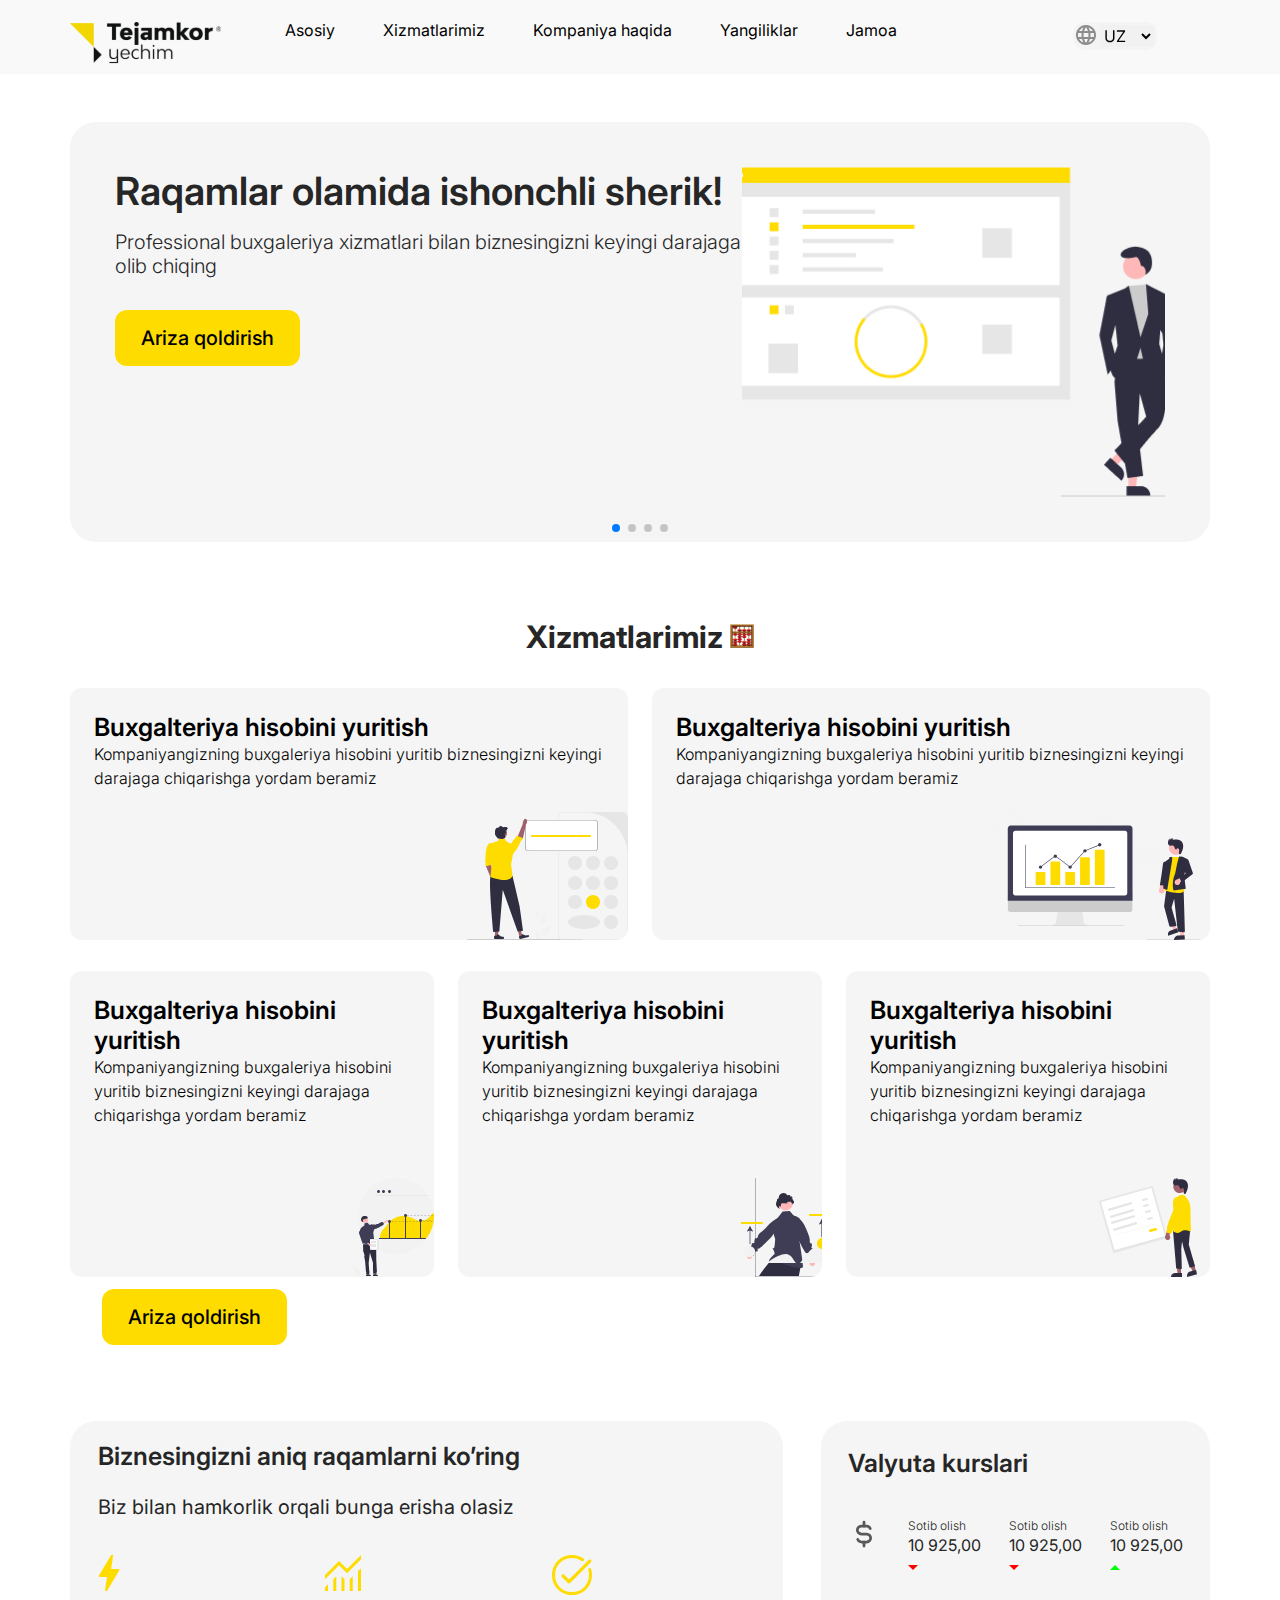
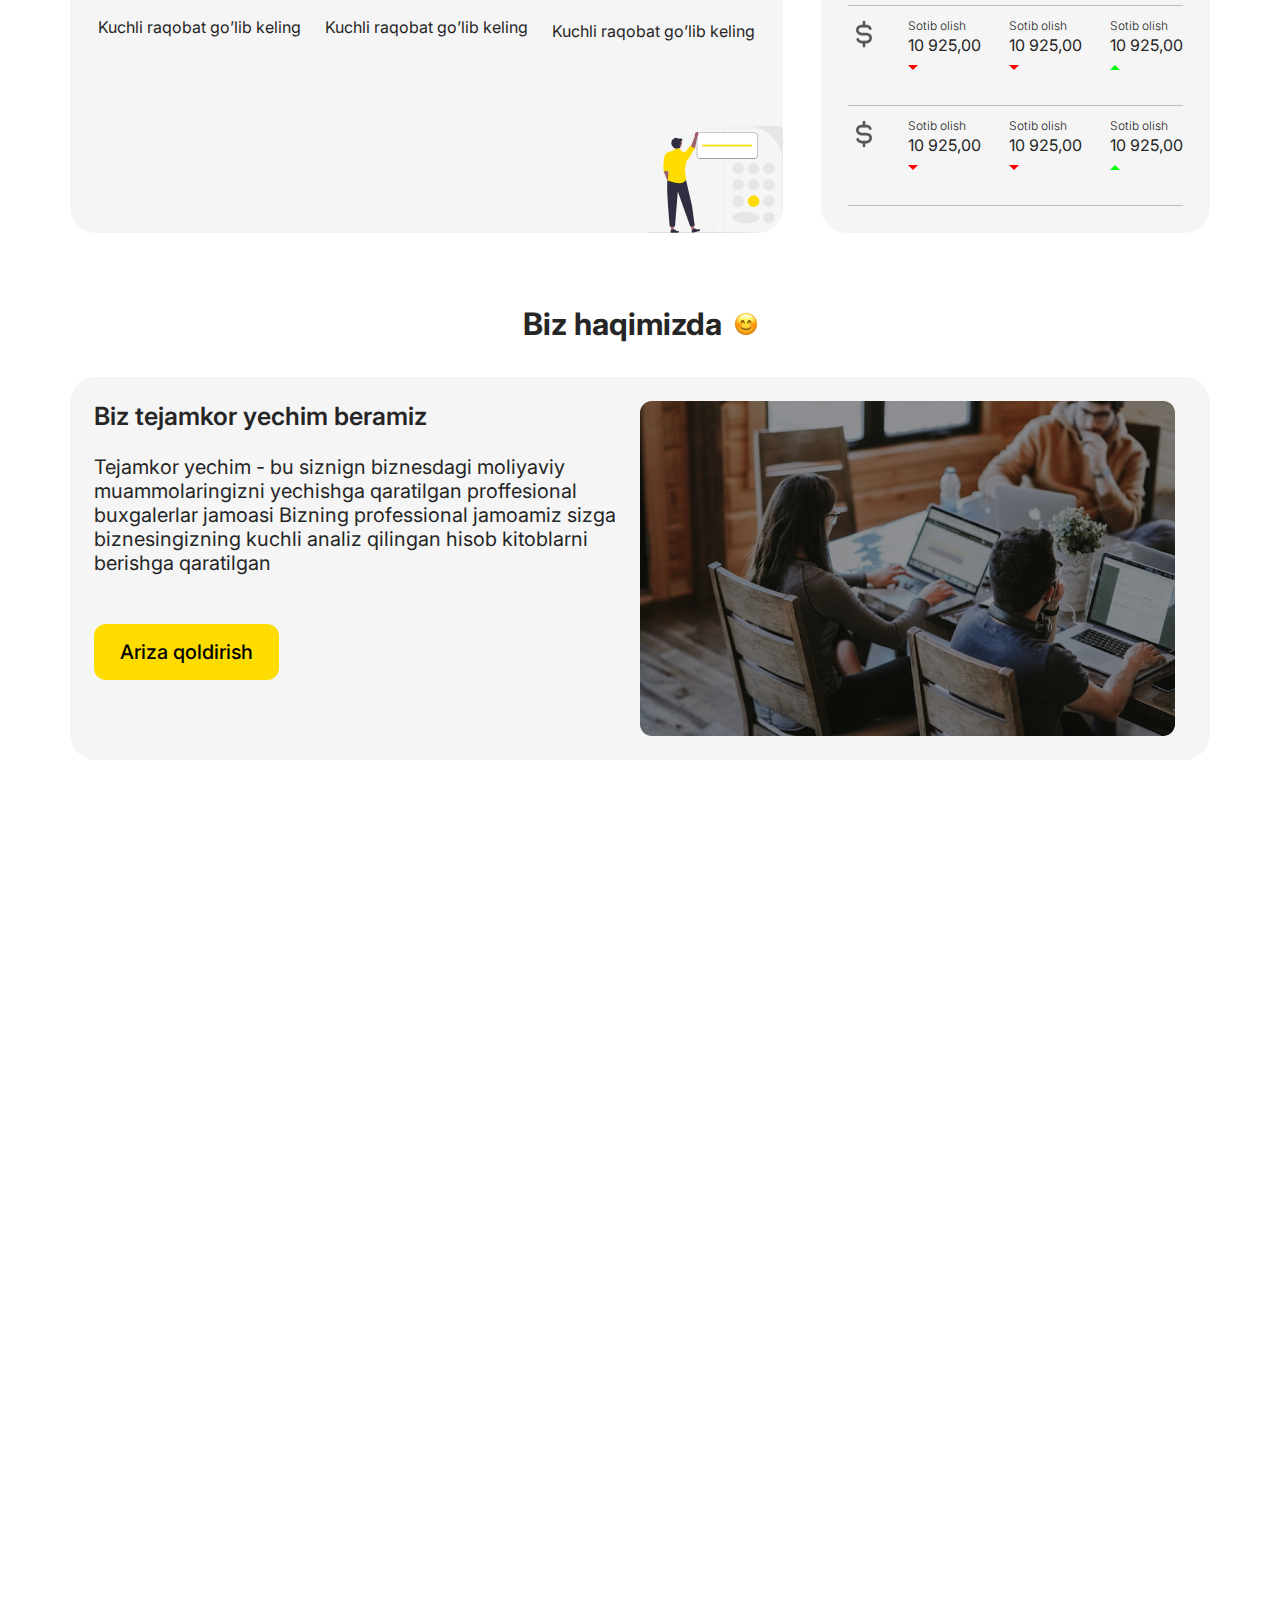
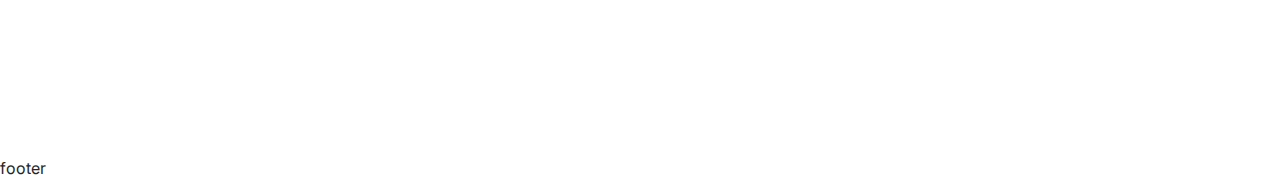
==== index.html @ 4d5e1ab3 "first commit" ====
<!DOCTYPE html>
<html lang="en">
<head>
    <meta charset="UTF-8">
    <meta http-equiv="X-UA-Compatible" content="IE=edge">
    <meta name="viewport" content="width=device-width, initial-scale=1.0">
    <link rel="preconnect" href="https://fonts.googleapis.com">
<link rel="preconnect" href="https://fonts.gstatic.com" crossorigin>
<link href="https://fonts.googleapis.com/css2?family=Inter:wght@300;400;500;600;700&family=Lexend:wght@400;600&family=Oswald:wght@200;300&family=Roboto:ital,wght@0,300;1,100&display=swap" rel="stylesheet">
<link href="//db.onlinewebfonts.com/c/1c45e28f8e86cc89876f003b953cc3e9?family=SF+Pro+Text" rel="stylesheet" type="text/css"/>
<link
      rel="stylesheet"
      href="https://cdn.jsdelivr.net/npm/swiper/swiper-bundle.min.css"
    />
    <link rel="stylesheet" href="./css/main.css">
    <title>Tejamkor</title>
</head>
<body>
    <div class="wrapper">
      <header class="header">
          <div class="header__container container">
            <a href="#" class="header__link">
                <div class="header__logo">
                    <img src="./image/icon/logo.svg" alt="header logo" class="header__logo-img">
                </div>
            </a>

            <ul class="header__list">
                <li class="menu">
                    <h1>Menu</h1>
                </li>
                <li class="header__list-item">
                    <div class="header__icon">
                        <img src="./image/icon/Asosiy.svg" alt="Asosy icon" class="header__icon-img">
                    </div>
                    <a href="#" class="header__link" id="1">Asosiy</a>       
                </li>
                <li class="header__list-item">
                    <div class="header__icon">
                        <img src="./image/icon/xizmatlar.svg" alt="Xizmatlar icon" class="header__icon-img">
                    </div>
                    <a href="#" class="header__link" id="2">Xizmatlarimiz</a>
                </li>
                <li class="header__list-item">
                    <div class="header__icon">
                        <img src="./image/icon/kompa.svg" alt="Kompaniya icon" class="header__icon-img">
                    </div>
                    <a href="#" class="header__link" id="3">Kompaniya haqida</a>
                </li>
                <li class="header__list-item">
                    <div class="header__icon">
                        <img src="./image/icon/yangiliklar.svg" alt="Yangiliklar icon" class="header__icon-img">
                    </div>
                    <a href="#" class="header__link" id="4">Yangiliklar</a>
                </li>
                <li class="header__list-item">
                    <div class="header__icon">
                        <img src="./image/icon/jamoa.svg" alt="Jamoa icon" class="header__icon-img">
                    </div>
                    <a href="#" class="header__link" id="5">Jamoa</a>
                </li>
            </ul>
            <div class="header__language">
                <a href="tel:998943155666" class="header__tel">943155666</a>
                <div class="header__select">
                    <img src="./image/icon/language.svg" alt="language icon" class="header__select-img">
                    <select name="#" id="#">
                        <option value="#">UZ</option>
                        <option value="#">RU</option>
                        <option value="#">ENG</option>
                    </select>
                </div>
               </div>
               <button class="header__menu">
                <img src="./image/icon/menuburger.svg" alt="" class="header__menu-img">
               </button>
          </div>
      </header>
      <!-- header -->
      <section class="intro">
       <div class="intro__container container">
        <div class="swiper mySwiper">
            <div class="swiper-wrapper">
              <div class="swiper-slide">
                <div class="intro__info">
                    <div class="intro__title">Raqamlar olamida ishonchli sherik!</div>
                    <p class="intro__text">Professional buxgaleriya xizmatlari bilan biznesingizni keyingi darajaga olib chiqing</p>
                    <button class="intro__btn">Ariza qoldirish</button>
                </div>
                <div class="intro__img">
                    <img src="./image/img/intro.png" alt="intro progres" class="intro__img-img">
                </div>
              </div>
              <div class="swiper-slide">
                <div class="intro__info">
                    <div class="intro__title">Raqamlar olamida ishonchli sherik!</div>
                    <p class="intro__text">Professional buxgaleriya xizmatlari bilan biznesingizni keyingi darajaga olib chiqing</p>
                    <button class="intro__btn">Ariza qoldirish</button>
                </div>
                <div class="intro__img">
                    <img src="./image/img/intro.png" alt="intro progres" class="intro__img-img">
                </div>
              </div>
              <div class="swiper-slide">
                <div class="intro__info">
                    <div class="intro__title">Raqamlar olamida ishonchli sherik!</div>
                    <p class="intro__text">Professional buxgaleriya xizmatlari bilan biznesingizni keyingi darajaga olib chiqing</p>
                    <button class="intro__btn">Ariza qoldirish</button>
                </div>
                <div class="intro__img">
                    <img src="./image/img/intro.png" alt="intro progres" class="intro__img-img">
                </div>
              </div>
              <div class="swiper-slide">
                <div class="intro__info">
                    <div class="intro__title">Raqamlar olamida ishonchli sherik!</div>
                    <p class="intro__text">Professional buxgaleriya xizmatlari bilan biznesingizni keyingi darajaga olib chiqing</p>
                    <button class="intro__btn">Ariza qoldirish</button>
                </div>
                <div class="intro__img">
                    <img src="./image/img/intro.png" alt="intro progres" class="intro__img-img">
                </div>
              </div>
            </div>
            <div class="swiper-pagination"></div>
          </div>
       </div>
         <div class="apply-all">
            <div class="apply container">
                <div class="apply__img">
                    <img src="./image/img/apply.png" alt="apply info pic" class="apply__img-img">
                </div>
                <div class="apply__info">
                    <div class="apply__title">Ariza qoldirish</div>
                    <button class="apply__close">
                        <img src="./image/icon/close.svg" alt="close icon" class="apply__close-img">
                    </button>
                    <p class="apply__text">Ma’lumotlaringizni qoldiring mutaxassislarimizsiz bilan  tez orada bog’lanishadi</p>
                    <input type="text" class="apply__input" placeholder="Ism familyangiz">
                    <input type="text" class="apply__input" placeholder="Telefon raqamingiz">
                    <button class="apply__btn">Yuborish</button>
                    <div class="apply__secruty">
                         <div class="apply__secrute">
                            <svg width="18" height="22" viewBox="0 0 18 22" fill="none" xmlns="http://www.w3.org/2000/svg">
                                <path d="M11.5 11.59L12.13 14.32C12.23 14.75 11.76 15.09 11.38 14.86L9 13.42L6.61 14.86C6.23 15.09 5.76 14.75 5.86 14.32L6.5 11.6L4.4 9.79C4.06 9.5 4.24 8.95 4.68 8.91L7.46 8.67L8.54 6.11C8.71 5.7 9.29 5.7 9.46 6.11L10.54 8.66L13.32 8.9C13.76 8.94 13.94 9.49 13.6 9.78L11.5 11.59ZM1.19 3.47C0.47 3.79 0 4.51 0 5.3V10C0 15.55 3.84 20.74 9 22C14.16 20.74 18 15.55 18 10V5.3C18 4.51 17.53 3.79 16.81 3.47L9.81 0.36C9.29 0.13 8.7 0.13 8.19 0.36L1.19 3.47Z" fill="#8C8C8C"/>
                                </svg>
                               <p class="apply__secrute-text">Barcha ma’lumotlar himoyalangan</p> 
                         </div>
                    </div>
                </div>
             </div>
         </div>
      </section>
      <main class="main">
        <section class="service">
            <div class="service__container container">
                <div class="service__title">
                    Xizmatlarimiz
                    <span class="service__title-icon">
                        <svg width="24" height="24" viewBox="0 0 24 24" fill="none" xmlns="http://www.w3.org/2000/svg" xmlns:xlink="http://www.w3.org/1999/xlink">
                            <rect width="24" height="24" fill="url(#pattern0)"/>
                            <defs>
                            <pattern id="pattern0" patternContentUnits="objectBoundingBox" width="1" height="1">
                            <use xlink:href="#image0_1239_26" transform="scale(0.0138889)"/>
                            </pattern>
                            <image id="image0_1239_26" width="72" height="72" xlink:href="[data-uri]"/>
                            </defs>
                            </svg>
                </div>
                <div class="service__all">
                  <div class="service__card grid__item-1">
                    <a href="#" class="service__card-link">
                        <div class="service__card-title">Buxgalteriya hisobini yuritish</div>
                        <p class="service__card-text">Kompaniyangizning buxgaleriya hisobini yuritib biznesingizni keyingi darajaga chiqarishga yordam beramiz</p>
                    </a>
                  </div>
                  <div class="service__card grid__item-2">
                    <a href="#" class="service__card-link">
                        <div class="service__card-title">Buxgalteriya hisobini yuritish</div>
                        <p class="service__card-text">Kompaniyangizning buxgaleriya hisobini yuritib biznesingizni keyingi darajaga chiqarishga yordam beramiz</p>
                    </a>
                  </div>
                  <div class="service__card grid__item-3">
                    <a href="#" class="service__card-link">
                        <div class="service__card-title">Buxgalteriya hisobini yuritish</div>
                        <p class="service__card-text">Kompaniyangizning buxgaleriya hisobini yuritib biznesingizni keyingi darajaga chiqarishga yordam beramiz</p>
                    </a>
                  </div>
                  <div class="service__card grid__item-4">
                    <a href="#" class="service__card-link">
                        <div class="service__card-title">Buxgalteriya hisobini yuritish</div>
                        <p class="service__card-text">Kompaniyangizning buxgaleriya hisobini yuritib biznesingizni keyingi darajaga chiqarishga yordam beramiz</p>
                    </a>
                  </div>
                  <div class="service__card grid__item-5">
                    <a href="#" class="service__card-link">
                        <div class="service__card-title">Buxgalteriya hisobini yuritish</div>
                        <p class="service__card-text">Kompaniyangizning buxgaleriya hisobini yuritib biznesingizni keyingi darajaga chiqarishga yordam beramiz</p>
                    </a>
                  </div>
                </div>
                <button class="intro__btn service__btn">Ariza qoldirish</button>
                <div class="static">
                    <div class="beznes">
                          <div class="beznes__title">Biznesingizni aniq raqamlarni ko’ring</div>
                          <p class="beznes__text">Biz bilan hamkorlik orqali bunga erisha olasiz</p>
                          <div class="beznes__all">
                            <div class="beznes__card">
                                <span class="beznes__img">
                                    <img src="./image/img/beznes01.svg" alt="beznes icon" class="beznes__img-img">
                                </span>
                                <p class="beznes__card-text">Kuchli raqobat go’lib keling</p>
                            </div>
                            <div class="beznes__card">
                                <span class="beznes__img">
                                    <img src="./image/img/beznes02.svg" alt="beznes icon" class="beznes__img-img">
                                </span>
                                <p class="beznes__card-text">Kuchli raqobat go’lib keling</p>
                            </div>
                            <div class="beznes__card">
                                <span class="beznes__img">
                                    <img src="./image/img/beznes03.svg" alt="beznes icon" class="beznes__img-img">
                                </span>
                                <p class="beznes__card-text">Kuchli raqobat go’lib keling</p>
                            </div>
                          </div>
                    </div>
                    <div class="curse">
                         <div class="curse__title">Valyuta kurslari</div>
                        <div class="curse__table">
                            <div class="curse__table-row">
                                <div class="curse__table-one">
                                    <img src="./image/icon/curse01.svg" alt="curse info">
                                </div>
                                <div class="curse__table-two">
                                    <p class="curse__table-buy">Sotib olish</p>
                                    <div class="curse__table-cost">10 925,00</div>
                                    <div class="curse__table-icon">
                                        <img src="./image/icon/vec.svg" alt="grow">
                                    </div>
                                </div>
                                <div class="curse__table-two">
                                    <p class="curse__table-buy">Sotib olish</p>
                                    <div class="curse__table-cost">10 925,00</div>
                                    <div class="curse__table-icon">
                                        <img src="./image/icon/vec.svg" alt="grow">
                                    </div>
                                </div>
                                <div class="curse__table-two">
                                    <p class="curse__table-buy">Sotib olish</p>
                                    <div class="curse__table-cost">10 925,00</div>
                                    <div class="curse__table-icon">
                                        <img src="./image/icon/grow.svg" alt="grow">
                                    </div>
                                </div>
                               </div>
                               <div class="curse__table-row">
                                <div class="curse__table-one">
                                    <img src="./image/icon/curse01.svg" alt="curse info">
                                </div>
                                <div class="curse__table-two">
                                    <p class="curse__table-buy">Sotib olish</p>
                                    <div class="curse__table-cost">10 925,00</div>
                                    <div class="curse__table-icon">
                                        <img src="./image/icon/vec.svg" alt="grow">
                                    </div>
                                </div>
                                <div class="curse__table-two">
                                    <p class="curse__table-buy">Sotib olish</p>
                                    <div class="curse__table-cost">10 925,00</div>
                                    <div class="curse__table-icon">
                                        <img src="./image/icon/vec.svg" alt="grow">
                                    </div>
                                </div>
                                <div class="curse__table-two">
                                    <p class="curse__table-buy">Sotib olish</p>
                                    <div class="curse__table-cost">10 925,00</div>
                                    <div class="curse__table-icon">
                                        <img src="./image/icon/grow.svg" alt="grow">
                                    </div>
                                </div>
                               </div>
                               <div class="curse__table-row">
                                <div class="curse__table-one">
                                    <img src="./image/icon/curse01.svg" alt="curse info">
                                </div>
                                <div class="curse__table-two">
                                    <p class="curse__table-buy">Sotib olish</p>
                                    <div class="curse__table-cost">10 925,00</div>
                                    <div class="curse__table-icon">
                                        <img src="./image/icon/vec.svg" alt="grow">
                                    </div>
                                </div>
                                <div class="curse__table-two">
                                    <p class="curse__table-buy">Sotib olish</p>
                                    <div class="curse__table-cost">10 925,00</div>
                                    <div class="curse__table-icon">
                                        <img src="./image/icon/vec.svg" alt="grow">
                                    </div>
                                </div>
                                <div class="curse__table-two">
                                    <p class="curse__table-buy">Sotib olish</p>
                                    <div class="curse__table-cost">10 925,00</div>
                                    <div class="curse__table-icon">
                                        <img src="./image/icon/grow.svg" alt="grow">
                                    </div>
                                </div>
                               </div>
                        </div>
                    </div>
                </div>
            </div>
        </section>
     <!-- about section -->
        <section class="about">
            <div class="about__container container">
                <div class="about__title">
                    <div class="about__title-t">Biz haqimizda</div>
                   <span class="about__title-img"><img src="./image/icon/smile.svg" alt="smile"> </span>    
                </div>
                <div class="about__card">
                    <div class="about__card-info">
                        <div class="about__card-title">Biz tejamkor yechim beramiz</div>
                        <p class="about__card-text">Tejamkor yechim - bu siznign biznesdagi moliyaviy muammolaringizni yechishga qaratilgan proffesional buxgalerlar jamoasi

                            Bizning professional jamoamiz sizga biznesingizning kuchli analiz qilingan hisob kitoblarni berishga qaratilgan</p>
                            <button class="intro__btn">Ariza qoldirish</button>
                    </div>
                    <div class="about__card-img">
                        <img src="./image/img/Rectangle 34.png" alt="img" class="about__card-img-img">
                    </div>
                </div>
            </div>
        </section>
      </main>
      <footer class="footer">
        footer
      </footer>
    </div>
    <script src="https://cdn.jsdelivr.net/npm/swiper/swiper-bundle.min.js"></script>
    <script src="./javaScript/javaScript.js"></script>
</body>
</html>
---- css/main.css ----
*,
*::before,
*::after {
  padding: 0;
  margin: 0;
  border: 0;
  box-sizing: border-box;
}

a {
  text-decoration: none;
  color: #000;
}

ul,
ol,
li {
  list-style: none;
}

img {
  vertical-align: top;
}

h1,
h2,
h3,
h4,
h5,
h6 {
  font-weight: inherit;
  font-size: inherit;
  color: #1F2533;
}

html,
body {
  height: 100%;
  line-height: 1;
}

body {
  font-family: "Inter";
  color: #262626;
}

.wrapper {
  position: relative;
}

.container {
  width: 100%;
  max-width: 1140px;
  margin: 0 auto;
}

.footer {
  padding-top: 1000px;
  flex: 1 1 auto;
}

/*! normalize.css v8.0.1 | MIT License | github.com/necolas/normalize.css */
/* Document
   ========================================================================== */
/**
 * 1. Correct the line height in all browsers.
 * 2. Prevent adjustments of font size after orientation changes in iOS.
 */
html {
  line-height: 1.15; /* 1 */
  -webkit-text-size-adjust: 100%; /* 2 */
}

/* Sections
   ========================================================================== */
/**
 * Remove the margin in all browsers.
 */
body {
  margin: 0;
}

/**
 * Render the `main` element consistently in IE.
 */
main {
  display: block;
}

/**
 * Correct the font size and margin on `h1` elements within `section` and
 * `article` contexts in Chrome, Firefox, and Safari.
 */
h1 {
  font-size: 2em;
  margin: 0.67em 0;
}

/* Grouping content
   ========================================================================== */
/**
 * 1. Add the correct box sizing in Firefox.
 * 2. Show the overflow in Edge and IE.
 */
hr {
  box-sizing: content-box; /* 1 */
  height: 0; /* 1 */
  overflow: visible; /* 2 */
}

/**
 * 1. Correct the inheritance and scaling of font size in all browsers.
 * 2. Correct the odd `em` font sizing in all browsers.
 */
pre {
  font-family: monospace, monospace; /* 1 */
  font-size: 1em; /* 2 */
}

/* Text-level semantics
   ========================================================================== */
/**
 * Remove the gray background on active links in IE 10.
 */
a {
  background-color: transparent;
}

/**
 * 1. Remove the bottom border in Chrome 57-
 * 2. Add the correct text decoration in Chrome, Edge, IE, Opera, and Safari.
 */
abbr[title] {
  border-bottom: none; /* 1 */
  text-decoration: underline; /* 2 */
  -webkit-text-decoration: underline dotted;
          text-decoration: underline dotted; /* 2 */
}

/**
 * Add the correct font weight in Chrome, Edge, and Safari.
 */
b,
strong {
  font-weight: bolder;
}

/**
 * 1. Correct the inheritance and scaling of font size in all browsers.
 * 2. Correct the odd `em` font sizing in all browsers.
 */
code,
kbd,
samp {
  font-family: monospace, monospace; /* 1 */
  font-size: 1em; /* 2 */
}

/**
 * Add the correct font size in all browsers.
 */
small {
  font-size: 80%;
}

/**
 * Prevent `sub` and `sup` elements from affecting the line height in
 * all browsers.
 */
sub,
sup {
  font-size: 75%;
  line-height: 0;
  position: relative;
  vertical-align: baseline;
}

sub {
  bottom: -0.25em;
}

sup {
  top: -0.5em;
}

/* Embedded content
   ========================================================================== */
/**
 * Remove the border on images inside links in IE 10.
 */
img {
  border-style: none;
}

/* Forms
   ========================================================================== */
/**
 * 1. Change the font styles in all browsers.
 * 2. Remove the margin in Firefox and Safari.
 */
button,
input,
optgroup,
select,
textarea {
  font-family: inherit; /* 1 */
  font-size: 100%; /* 1 */
  line-height: 1.15; /* 1 */
  margin: 0; /* 2 */
}

/**
 * Show the overflow in IE.
 * 1. Show the overflow in Edge.
 */
button,
input { /* 1 */
  overflow: visible;
}

/**
 * Remove the inheritance of text transform in Edge, Firefox, and IE.
 * 1. Remove the inheritance of text transform in Firefox.
 */
button,
select { /* 1 */
  text-transform: none;
}

/**
 * Correct the inability to style clickable types in iOS and Safari.
 */
button,
[type=button],
[type=reset],
[type=submit] {
  -webkit-appearance: button;
}

/**
 * Remove the inner border and padding in Firefox.
 */
button::-moz-focus-inner,
[type=button]::-moz-focus-inner,
[type=reset]::-moz-focus-inner,
[type=submit]::-moz-focus-inner {
  border-style: none;
  padding: 0;
}

/**
 * Restore the focus styles unset by the previous rule.
 */
button:-moz-focusring,
[type=button]:-moz-focusring,
[type=reset]:-moz-focusring,
[type=submit]:-moz-focusring {
  outline: 1px dotted ButtonText;
}

/**
 * Correct the padding in Firefox.
 */
fieldset {
  padding: 0.35em 0.75em 0.625em;
}

/**
 * 1. Correct the text wrapping in Edge and IE.
 * 2. Correct the color inheritance from `fieldset` elements in IE.
 * 3. Remove the padding so developers are not caught out when they zero out
 *    `fieldset` elements in all browsers.
 */
legend {
  box-sizing: border-box; /* 1 */
  color: inherit; /* 2 */
  display: table; /* 1 */
  max-width: 100%; /* 1 */
  padding: 0; /* 3 */
  white-space: normal; /* 1 */
}

/**
 * Add the correct vertical alignment in Chrome, Firefox, and Opera.
 */
progress {
  vertical-align: baseline;
}

/**
 * Remove the default vertical scrollbar in IE 10+.
 */
textarea {
  overflow: auto;
}

/**
 * 1. Add the correct box sizing in IE 10.
 * 2. Remove the padding in IE 10.
 */
[type=checkbox],
[type=radio] {
  box-sizing: border-box; /* 1 */
  padding: 0; /* 2 */
}

/**
 * Correct the cursor style of increment and decrement buttons in Chrome.
 */
[type=number]::-webkit-inner-spin-button,
[type=number]::-webkit-outer-spin-button {
  height: auto;
}

/**
 * 1. Correct the odd appearance in Chrome and Safari.
 * 2. Correct the outline style in Safari.
 */
[type=search] {
  -webkit-appearance: textfield; /* 1 */
  outline-offset: -2px; /* 2 */
}

/**
 * Remove the inner padding in Chrome and Safari on macOS.
 */
[type=search]::-webkit-search-decoration {
  -webkit-appearance: none;
}

/**
 * 1. Correct the inability to style clickable types in iOS and Safari.
 * 2. Change font properties to `inherit` in Safari.
 */
::-webkit-file-upload-button {
  -webkit-appearance: button; /* 1 */
  font: inherit; /* 2 */
}

/* Interactive
   ========================================================================== */
/*
 * Add the correct display in Edge, IE 10+, and Firefox.
 */
details {
  display: block;
}

/*
 * Add the correct display in all browsers.
 */
summary {
  display: list-item;
}

/* Misc
   ========================================================================== */
/**
 * Add the correct display in IE 10+.
 */
template {
  display: none;
}

/**
 * Add the correct display in IE 10.
 */
[hidden] {
  display: none;
}

@font-face {
  font-family: "SF Pro Text";
  src: url("../../fonts/SF-Pro-Text-Regular.otf");
  src: url("../../assets/fonts/sfProText/SFProTexRegular.eot?#iefix") format("embedded-opentype"), url("../../assets/fonts/sfProText/SFProTextRegular.woff2") format("woff2"), url("../../assets/fonts/sfProText/SFProTextRegular.woff") format("woff"), url("../../assets/fonts/sfProText/SFProTextRegular.ttf") format("truetype");
  font-weight: 400;
  font-style: normal;
}
@font-face {
  font-family: "SF Pro Text";
  src: url("../../assets/fonts/sfProText/SFProTextBold.eot");
  src: url("../../assets/fonts/sfProText/SFProTextBold.eot?#iefix") format("embedded-opentype"), url("../../assets/fonts/sfProText/SFProTextBold.woff2") format("woff2"), url("../../assets/fonts/sfProText/SFProTextBold.woff") format("woff"), url("../../assets/fonts/sfProText/SFProTextBold.ttf") format("truetype");
  font-weight: 700;
  font-style: normal;
}
.header {
  background: rgba(240, 240, 240, 0.4);
}
.header__container {
  display: flex;
  align-items: flex-start;
  padding-top: 22px;
}
.header__list {
  display: flex;
  gap: 48px;
}
.header__list-item {
  padding-bottom: 36px;
}
.header__list-item:active {
  padding-bottom: 33px;
  border-bottom: 3px solid #FFDC00;
}
.header__select {
  background: rgba(240, 240, 240, 0.6);
  -webkit-backdrop-filter: blur(10px);
          backdrop-filter: blur(10px);
  border-radius: 12px;
  padding: 3px;
}
.header__select select {
  background-color: rgba(240, 240, 240, 0.6);
}
.header__logo {
  cursor: pointer;
  padding-right: 64px;
}
.header__icon {
  display: none;
}
.header__tel {
  display: none;
}
.header__language {
  padding-left: 176px;
}
.header__menu {
  display: none;
}

.menu {
  display: none;
}

@media (max-width: 1140px) {
  .header__container {
    display: flex;
    justify-content: space-between;
    align-items: center;
    padding: 18px 22px;
  }
  .header__list {
    display: none;
    position: relative;
    flex-direction: column;
    background-color: #ccc;
    width: 100%;
    height: 100%;
    z-index: 23;
    padding: 0 12px;
  }
  .header__list-item {
    display: flex;
    padding-bottom: 12px;
    align-items: center;
  }
  .header__list-item:active {
    padding-bottom: 9px;
    border-bottom: px solid #FFDC00;
  }
  .header__list-item:active .header__icon {
    background-color: #FFDC00;
  }
  .header__language {
    display: none;
  }
  .header__menu {
    position: relative;
    cursor: pointer;
    display: block;
    background: none;
    z-index: 24;
  }
  .header__openMenu {
    display: block;
    position: absolute;
    left: 0;
    top: 0;
  }
  .header__icon {
    display: block;
    margin-right: 12px;
    width: 24px;
    height: 24px;
    border-radius: 4px;
  }
  .header__icon-img {
    width: 100%;
    align-items: center;
  }
  .header__link {
    font-style: normal;
    font-weight: 400;
    font-size: 20px;
    line-height: 24px;
  }
  .menu {
    display: block;
    font-style: normal;
    font-weight: 600;
    font-size: 25px;
    line-height: 30px;
  }
}
.intro {
  padding-top: 48px;
}
.intro__title {
  font-style: normal;
  font-weight: 600;
  font-size: 39px;
  line-height: 47px;
  padding-bottom: 16px;
}
.intro__text {
  font-style: normal;
  font-weight: 300;
  font-size: 20px;
  line-height: 24px;
  padding-bottom: 32px;
}
.intro__btn {
  cursor: pointer;
  font-style: normal;
  font-weight: 500;
  font-size: 20px;
  line-height: 24px;
  background: #FFDC00;
  border-radius: 12px;
  padding: 16px 26px;
}
.intro__btn:hover {
  background: #fff;
  color: #FFDC00;
}
.intro__img {
  width: 494px;
  height: 330px;
}

.swiper {
  width: 100%;
}

.swiper-slide {
  display: flex;
  font-size: 18px;
  background: #F5F5F5;
  border-radius: 26px;
  padding: 45px;
  /* Center slide text vertically */
  display: -webkit-flex;
  justify-content: center;
  -webkit-box-align: center;
  -ms-flex-align: center;
}

.swiper-slide img {
  display: block;
  width: 100%;
  height: 100%;
  -o-object-fit: cover;
     object-fit: cover;
}

@media (max-width: 1140px) {
  .swiper-slide {
    display: flex;
    flex-direction: column;
    align-items: center;
  }
  .intro {
    text-align: center;
  }
  .intro__img {
    width: 320px;
    height: 156px;
    order: -1;
  }
}
.apply-all {
  display: none;
  position: fixed;
  width: 100%;
  top: 0;
  height: 100%;
  background: rgba(0, 0, 0, 0.26);
  z-index: 80;
}

.add_apply {
  display: block;
}

.apply {
  top: 150px;
  position: relative;
  display: flex;
  justify-content: space-around;
  padding: 34px;
  background: #FFFFFF;
  border-radius: 26px;
  z-index: 999;
  margin: auto;
}
.apply__info {
  display: flex;
  flex-direction: column;
}
.apply__title {
  font-style: normal;
  font-weight: 600;
  font-size: 24px;
  line-height: 29px;
  padding-bottom: 16px;
}
.apply__text {
  width: 342px;
  font-family: "SF Pro Text";
  font-style: normal;
  font-weight: 300;
  font-size: 14px;
  line-height: 19px;
  padding-bottom: 28px;
}
.apply__input {
  height: 59px;
  outline: none;
  background: #F5F5F5;
  border-radius: 12px;
  padding-left: 16px;
  margin-bottom: 16px;
}
.apply__btn {
  background: #FFDC00;
  border-radius: 12px;
  padding-block: 16px;
  font-style: normal;
  font-weight: 500;
  font-size: 20px;
  line-height: 24px;
}
.apply__img {
  width: 400px;
  height: 350px;
}
.apply__img-img {
  width: 100%;
}
.apply__secrute {
  padding-top: 67px;
  display: flex;
  align-items: center;
}
.apply__secrute-text {
  padding-left: 16px;
  font-style: normal;
  font-weight: 400;
  font-size: 16px;
  line-height: 19px;
  color: #8C8C8C;
}
.apply__close {
  padding: 8px;
  position: absolute;
  top: 28px;
  right: 32px;
  background: #F0F0F0;
  border-radius: 16px;
}

@media (max-width: 1140px) {
  .apply {
    display: flex;
    flex-direction: column;
    align-items: center;
    text-align: center;
    top: 30px;
  }
  .apply__img {
    width: 200px;
    height: 150px;
  }
  .apply__secrute {
    padding-top: 12px;
  }
  .apply__title {
    padding-top: 18px;
  }
  .apply__text {
    display: none;
  }
}
.service__title {
  text-align: center;
  font-style: normal;
  font-weight: 700;
  font-size: 31px;
  line-height: 38px;
  padding-top: 76px;
}
.service__all {
  display: grid;
  grid-template-columns: auto auto auto auto auto auto;
  grid-template-rows: auto auto;
  grid-column-gap: 24px;
  grid-row-gap: 31px;
  padding-top: 32px;
}
.service__card {
  border-radius: 12px;
  padding: 24px;
  padding-bottom: 150px;
}
.service__card-title {
  font-style: normal;
  font-weight: 600;
  font-size: 25px;
  line-height: 30px;
}
.service__card-text {
  font-style: normal;
  font-weight: 300;
  font-size: 16px;
  line-height: 24px;
}
.service__btn {
  margin-top: 12px;
  margin-left: 32px;
  font-style: normal;
  font-weight: 500;
  font-size: 20px;
  line-height: 24px;
}

.grid__item-1 {
  background: url("../../image/img/service01.svg");
  background-repeat: no-repeat;
  background-position: right bottom;
  background-color: #F5F5F5;
  grid-column: 1/span 3;
  grid-row: 1/2;
}

.grid__item-2 {
  background: url("../../image/img/service02.svg");
  background-repeat: no-repeat;
  background-position: right bottom;
  background-color: #F5F5F5;
  grid-column: 4/span 3;
  grid-row: 1/2;
}

.grid__item-3 {
  background: url("../../image/img/service03.svg");
  background-repeat: no-repeat;
  background-position: right bottom;
  background-color: #F5F5F5;
  grid-column: 1/span 2;
}

.grid__item-4 {
  background: url("../../image/img/service04.svg");
  background-repeat: no-repeat;
  background-position: right bottom;
  background-color: #F5F5F5;
  grid-column: 3/span 2;
}

.grid__item-5 {
  background: url("../../image/img/service05.svg");
  background-repeat: no-repeat;
  background-position: right bottom;
  background-color: #F5F5F5;
  grid-column: 5/span 2;
}

@media (max-width: 1140px) {
  .service__all {
    display: flex;
    flex-direction: column;
    margin: 0 20px;
  }
}
.static {
  display: flex;
  justify-content: space-between;
  padding-top: 76px;
}

.beznes {
  border-radius: 26px;
  padding: 20px 28px;
  background: url("../../image/img/beznesbg.svg");
  background-color: #F5F5F5;
  background-repeat: no-repeat;
  background-position: right bottom;
}
.beznes__title {
  font-style: normal;
  font-weight: 600;
  font-size: 25px;
  line-height: 30px;
  padding-bottom: 24px;
}
.beznes__text {
  font-style: normal;
  font-weight: 400;
  font-size: 20px;
  line-height: 24px;
  padding-bottom: 36px;
}
.beznes__all {
  display: flex;
  gap: 24px;
}
.beznes__card {
  padding-bottom: 150px;
}
.beznes__card-text {
  padding-top: 24px;
  font-style: normal;
  font-weight: 400;
  font-size: 16px;
  line-height: 24px;
}

.curse {
  background: #F5F5F5;
  border-radius: 26px;
  padding: 27px;
}
.curse__title {
  font-style: normal;
  font-weight: 600;
  font-size: 25px;
  line-height: 30px;
}
.curse__table {
  padding-top: 28px;
}
.curse__table-row {
  display: flex;
  gap: 28px;
  border-bottom: 1px solid #BFBFBF;
  padding-bottom: 24px;
  padding-top: 12px;
}
.curse__table-buy {
  font-style: normal;
  font-weight: 300;
  font-size: 12px;
  line-height: 15px;
  padding-bottom: 3px;
}
.curse__table-cost {
  font-style: normal;
  font-weight: 400;
  font-size: 16px;
  line-height: 19px;
  padding-bottom: 10px;
}

@media (max-width: 1140px) {
  .static {
    display: flex;
    flex-direction: column;
    margin: 0 15px;
  }
  .beznes__all {
    display: flex;
    align-items: center;
    flex-direction: column;
    padding-bottom: 24px;
  }
  .beznes__card {
    padding-bottom: 24px;
  }
  .beznes__card:last-child {
    padding-bottom: 90px;
  }
  .beznes__img {
    width: 65px;
    height: 65px;
  }
  .beznes__img-img {
    width: 100%;
  }
  .curse {
    align-items: center;
    margin-top: 24px;
    padding: 14px;
  }
  .curse__table-cost {
    font-size: 12px;
  }
  .curse__table-row {
    align-items: center;
    gap: 16px;
  }
}
.about {
  padding-top: 72px;
}
.about__title {
  display: flex;
  justify-content: center;
  align-items: center;
  padding-bottom: 34px;
}
.about__title-t {
  font-style: normal;
  font-weight: 700;
  font-size: 31px;
  line-height: 38px;
}
.about__title-img {
  padding-left: 12px;
}
.about__card {
  display: flex;
  background: #F5F5F5;
  border-radius: 26px;
  padding: 24px;
}
.about__card-info {
  width: 50%;
}
.about__card-title {
  font-style: normal;
  font-weight: 600;
  font-size: 25px;
  line-height: 30px;
  padding-bottom: 24px;
}
.about__card-text {
  font-style: normal;
  font-weight: 400;
  font-size: 20px;
  line-height: 24px;
  padding-bottom: 49px;
}
.about__card-img {
  width: 535px;
  height: 335px;
}
.about__card-img-img {
  width: 100%;
}

@media (max-width: 1140px) {
  .about {
    margin: 0 15px;
  }
  .about__card {
    padding: 12px;
    display: flex;
    flex-direction: column;
    align-items: center;
  }
  .about__card-info {
    text-align: center;
  }
  .about__card-img {
    margin-top: 12px;
  }
}
@media (max-width: 678px) {
  .about__card {
    align-items: center;
  }
  .about__card-img {
    width: 332px;
  }
}
@media (max-width: 444px) {
  .about__card {
    align-items: center;
  }
  .about__card-img {
    width: 232px;
  }
}/*# sourceMappingURL=main.css.map */
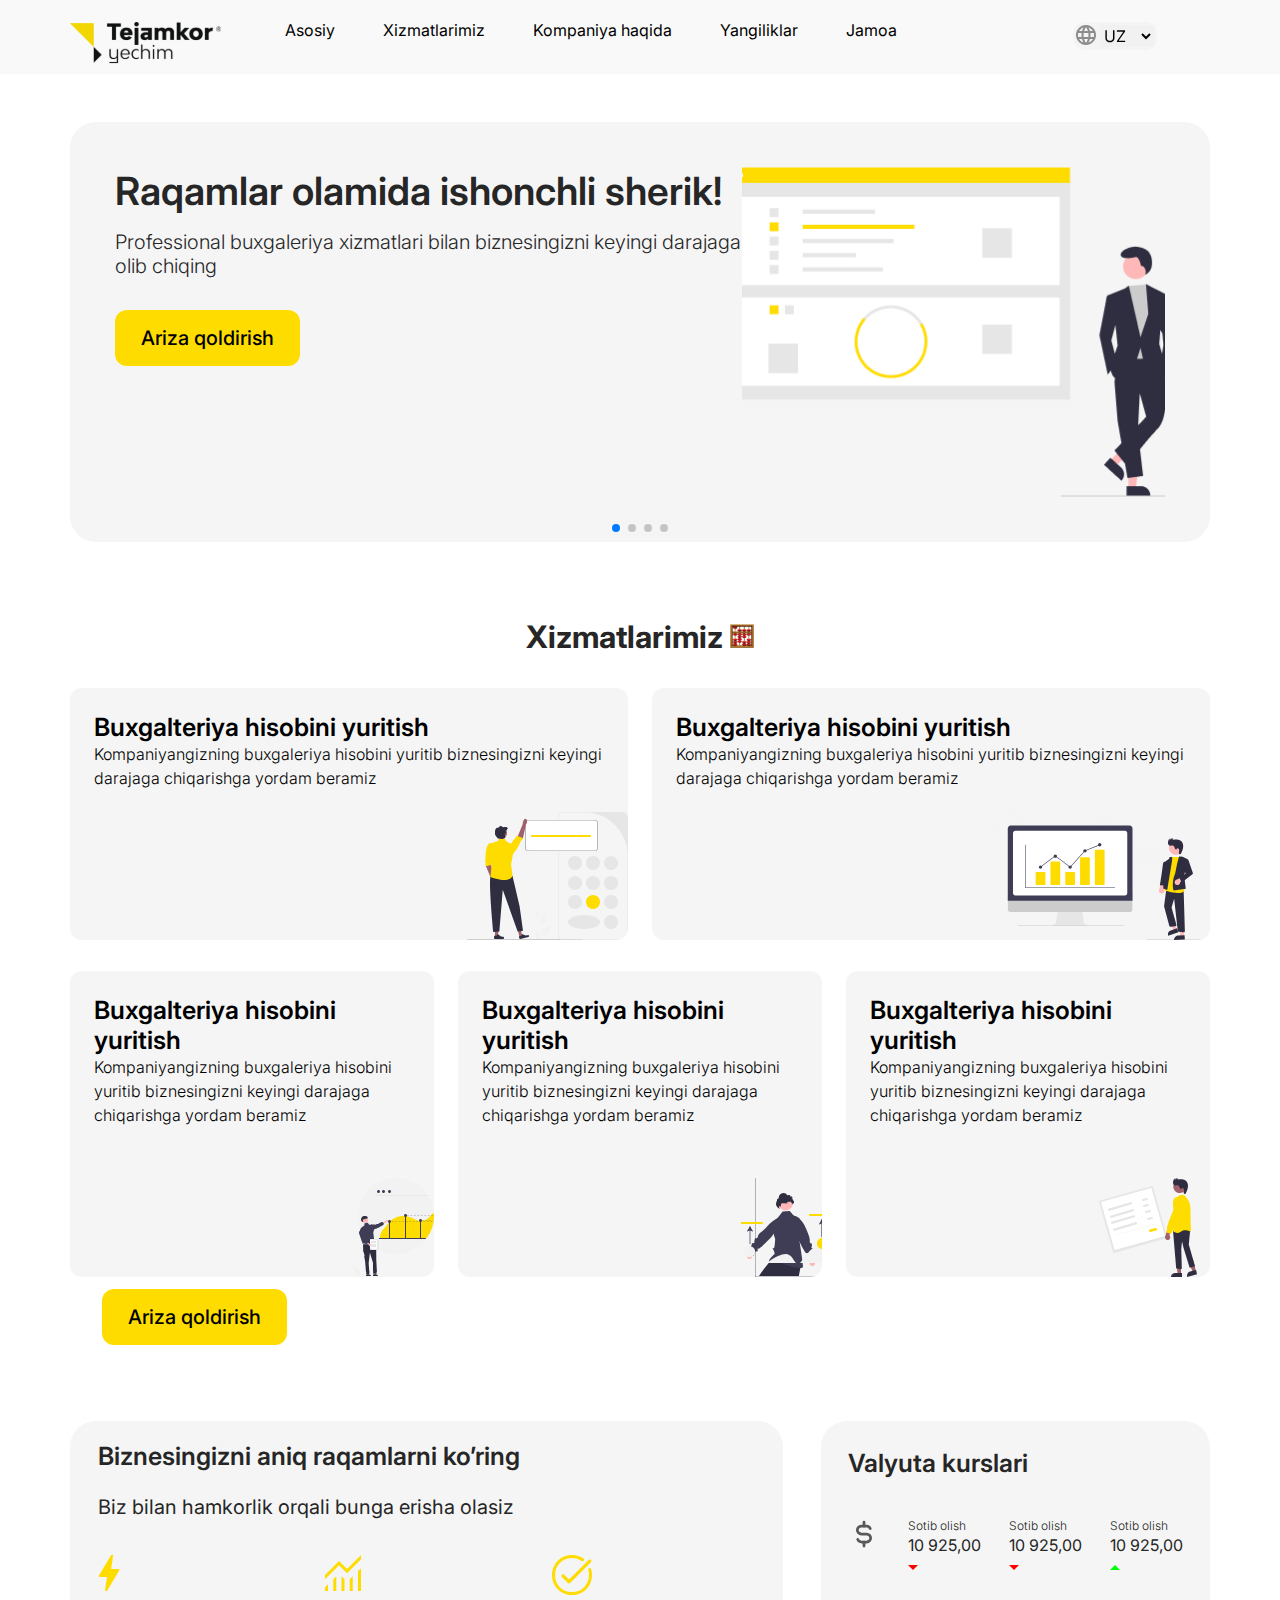
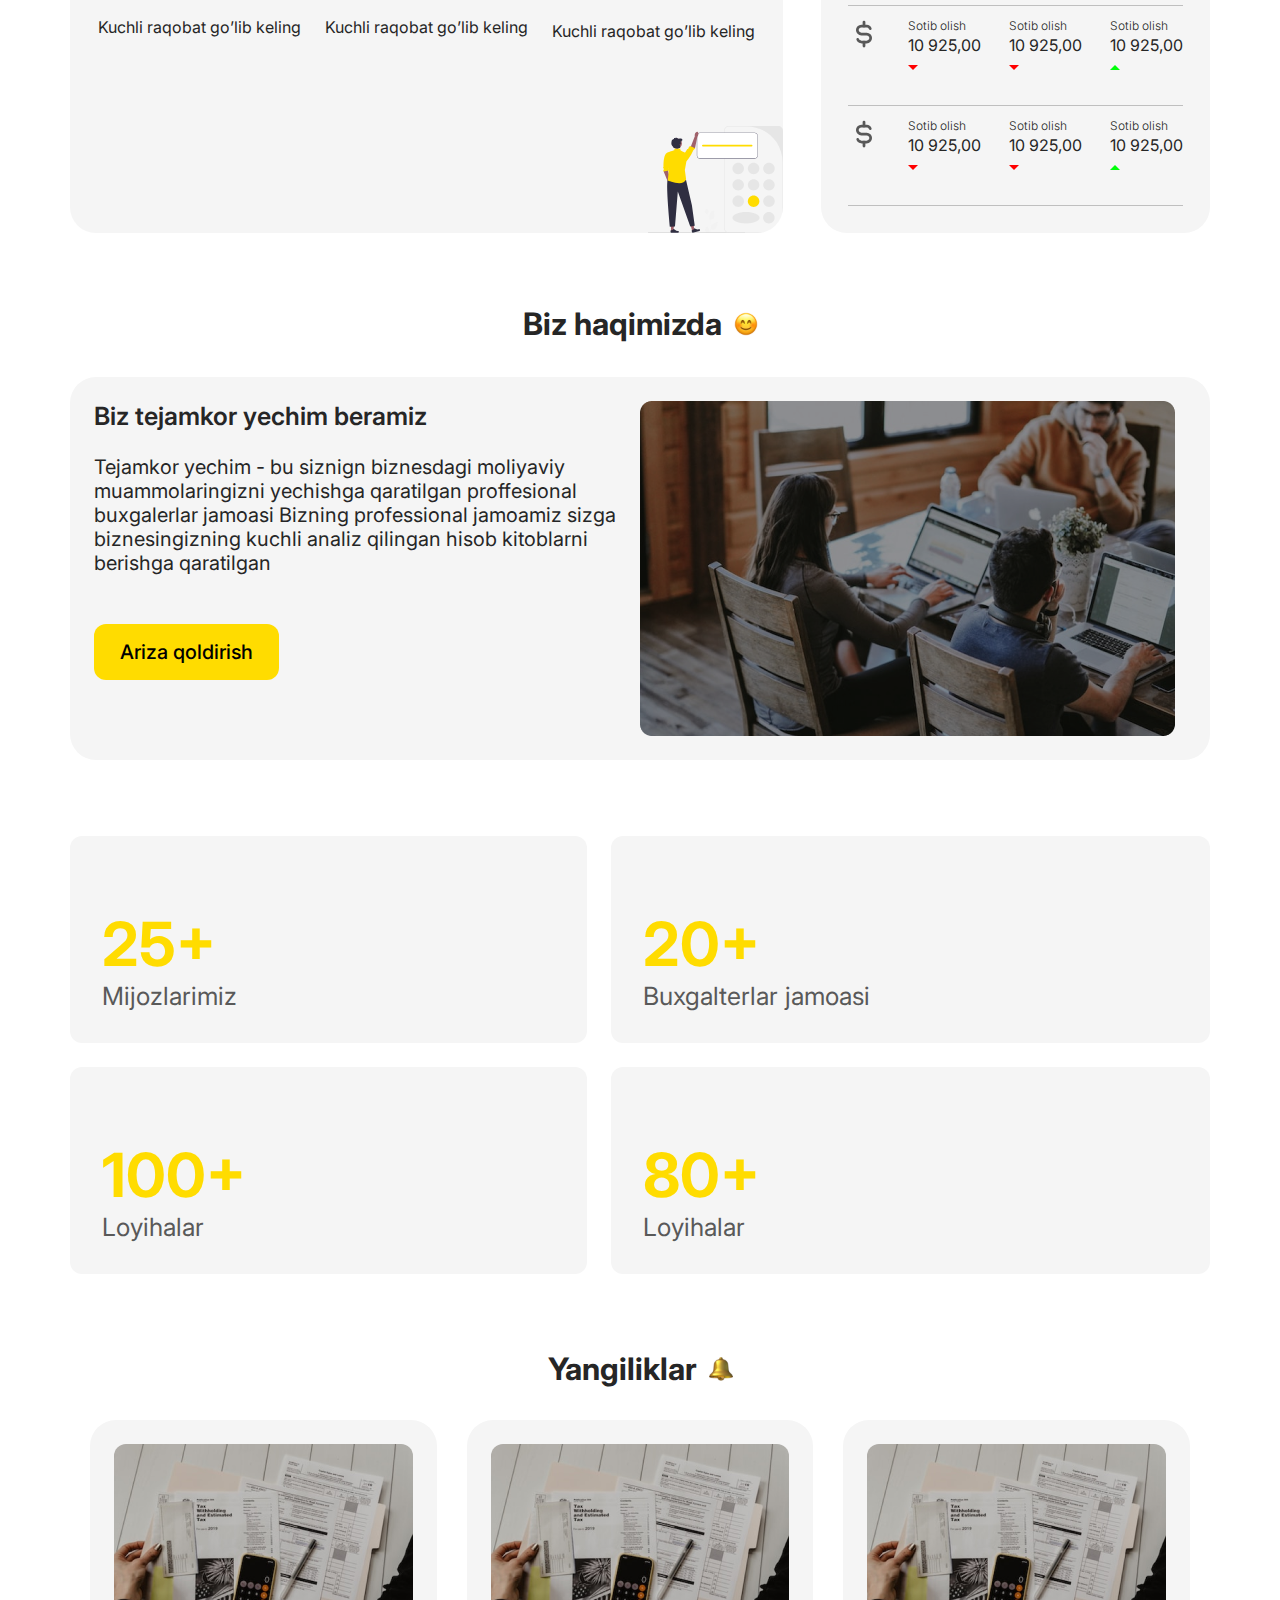
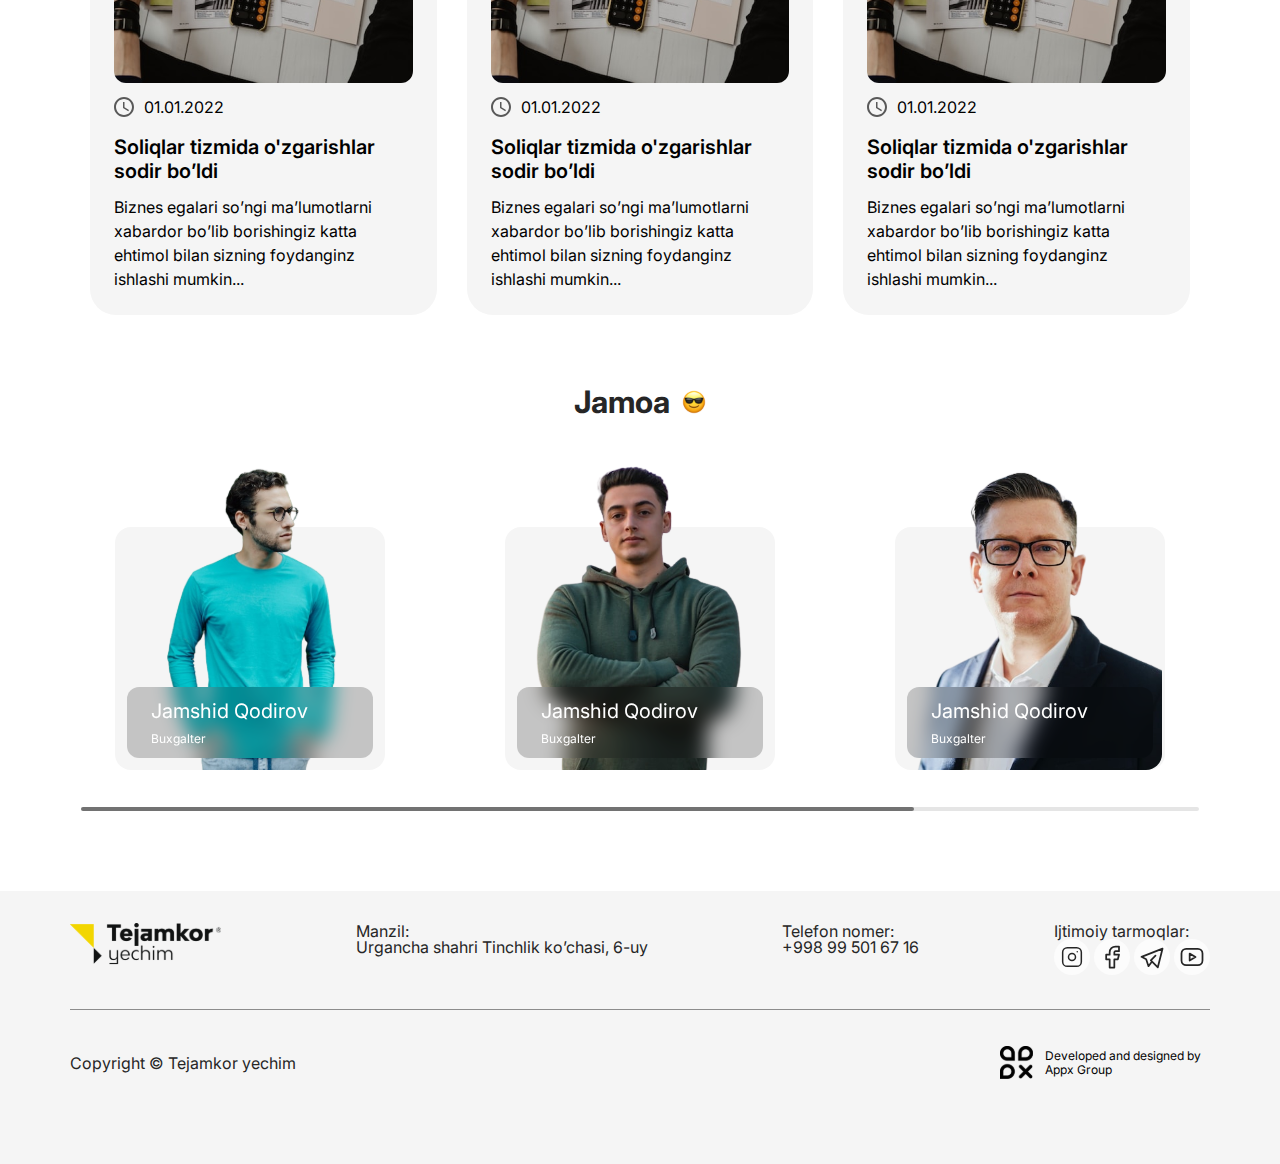
==== commit dee84fd3: "comment first" ====
--- a/index.html
+++ b/index.html
@@ -39,25 +39,25 @@
                     <div class="header__icon">
                         <img src="./image/icon/xizmatlar.svg" alt="Xizmatlar icon" class="header__icon-img">
                     </div>
-                    <a href="#" class="header__link" id="2">Xizmatlarimiz</a>
+                    <a href="#service" class="header__link" id="2">Xizmatlarimiz</a>
                 </li>
                 <li class="header__list-item">
                     <div class="header__icon">
                         <img src="./image/icon/kompa.svg" alt="Kompaniya icon" class="header__icon-img">
                     </div>
-                    <a href="#" class="header__link" id="3">Kompaniya haqida</a>
+                    <a href="#about" class="header__link" id="3">Kompaniya haqida</a>
                 </li>
                 <li class="header__list-item">
                     <div class="header__icon">
                         <img src="./image/icon/yangiliklar.svg" alt="Yangiliklar icon" class="header__icon-img">
                     </div>
-                    <a href="#" class="header__link" id="4">Yangiliklar</a>
+                    <a href="news.html" class="header__link" id="4">Yangiliklar</a>
                 </li>
                 <li class="header__list-item">
                     <div class="header__icon">
                         <img src="./image/icon/jamoa.svg" alt="Jamoa icon" class="header__icon-img">
                     </div>
-                    <a href="#" class="header__link" id="5">Jamoa</a>
+                    <a href="#team" class="header__link" id="5">Jamoa</a>
                 </li>
             </ul>
             <div class="header__language">
@@ -151,8 +151,9 @@
              </div>
          </div>
       </section>
+      <!-- service -->
       <main class="main">
-        <section class="service">
+        <section class="service" id="service">
             <div class="service__container container">
                 <div class="service__title">
                     Xizmatlarimiz
@@ -312,7 +313,7 @@
             </div>
         </section>
      <!-- about section -->
-        <section class="about">
+        <section class="about" id="about">
             <div class="about__container container">
                 <div class="about__title">
                     <div class="about__title-t">Biz haqimizda</div>
@@ -324,17 +325,269 @@
                         <p class="about__card-text">Tejamkor yechim - bu siznign biznesdagi moliyaviy muammolaringizni yechishga qaratilgan proffesional buxgalerlar jamoasi
 
                             Bizning professional jamoamiz sizga biznesingizning kuchli analiz qilingan hisob kitoblarni berishga qaratilgan</p>
-                            <button class="intro__btn">Ariza qoldirish</button>
+                            <button class="intro__btn about__btn">Ariza qoldirish</button>
                     </div>
                     <div class="about__card-img">
                         <img src="./image/img/Rectangle 34.png" alt="img" class="about__card-img-img">
                     </div>
                 </div>
+            </div>
+            <div class="result container">
+                <div class="result__card one">
+                    <div class="result__number">25+ </div>
+                    <div class="result__text">Mijozlarimiz</div>
+                </div>
+                <div class="result__card two">
+                    <div class="result__number">20+ </div>
+                    <div class="result__text">Buxgalterlar jamoasi</div>
+                </div>
+                <div class="result__card three">
+                    <div class="result__number">100+ </div>
+                    <div class="result__text">Loyihalar</div>
+                </div>
+                <div class="result__card four">
+                    <div class="result__number">80+ </div>
+                    <div class="result__text">Loyihalar</div>
+                </div>
+            </div>
+        </section>
+        <!-- news section -->
+        <section class="news">
+            <div class="news__container container">
+                <div class="news__title">
+                    <div class="news__title-text">Yangiliklar</div>
+                    <span class="news__title-img">
+                        <img src="./image/icon/Bell.svg" alt="news title icon" class="news__title-img-img">
+                    </span>
+                </div>
+                <div class="news__cards">
+                    <div class="swiper mySwiperr">
+                        <div class="swiper-wrapper">
+                          <div class="swiper-slide news__slider">
+                            <a href="news.html" class="news__link">
+                                <div class="news__card">
+                                    <div class="news__card-img">
+                                        <img src="./image/img/news01.png" alt="new card image" class="news__card-image">
+                                    </div>
+                                    <div class="news__time">
+                                        <div class="news__time-icon">
+                                            <img src="./image/icon/oclock.svg" alt="oclock icon" class="news__time-img">
+                                        </div>
+                                        <div class="news__time-t">01.01.2022</div>
+                                    </div>
+                                    <div class="news_title">Soliqlar tizmida o'zgarishlar sodir bo’ldi</div>
+                                     <p class="news_text">Biznes egalari so’ngi ma’lumotlarni xabardor bo’lib borishingiz katta ehtimol bilan sizning foydanginz ishlashi mumkin...</p>   
+                                </div>
+                               </a>
+                          </div>
+                          <div class="swiper-slide news__slider">
+                            <a href="news.html" class="news__link">
+                                <div class="news__card">
+                                    <div class="news__card-img">
+                                        <img src="./image/img/news01.png" alt="new card image" class="news__card-image">
+                                    </div>
+                                    <div class="news__time">
+                                        <div class="news__time-icon">
+                                            <img src="./image/icon/oclock.svg" alt="oclock icon" class="news__time-img">
+                                        </div>
+                                        <div class="news__time-t">01.01.2022</div>
+                                    </div>
+                                    <div class="news_title">Soliqlar tizmida o'zgarishlar sodir bo’ldi</div>
+                                     <p class="news_text">Biznes egalari so’ngi ma’lumotlarni xabardor bo’lib borishingiz katta ehtimol bilan sizning foydanginz ishlashi mumkin...</p>   
+                                </div>
+                               </a>
+                          </div>
+                          <div class="swiper-slide news__slider">
+                            <a href="news.html" class="news__link">
+                                <div class="news__card">
+                                    <div class="news__card-img">
+                                        <img src="./image/img/news01.png" alt="new card image" class="news__card-image">
+                                    </div>
+                                    <div class="news__time">
+                                        <div class="news__time-icon">
+                                            <img src="./image/icon/oclock.svg" alt="oclock icon" class="news__time-img">
+                                        </div>
+                                        <div class="news__time-t">01.01.2022</div>
+                                    </div>
+                                    <div class="news_title">Soliqlar tizmida o'zgarishlar sodir bo’ldi</div>
+                                     <p class="news_text">Biznes egalari so’ngi ma’lumotlarni xabardor bo’lib borishingiz katta ehtimol bilan sizning foydanginz ishlashi mumkin...</p>   
+                                </div>
+                               </a>
+                          </div>
+                          <div class="swiper-slide news__slider">
+                            <a href="news.html" class="news__link">
+                                <div class="news__card">
+                                    <div class="news__card-img">
+                                        <img src="./image/img/news01.png" alt="new card image" class="news__card-image">
+                                    </div>
+                                    <div class="news__time">
+                                        <div class="news__time-icon">
+                                            <img src="./image/icon/oclock.svg" alt="oclock icon" class="news__time-img">
+                                        </div>
+                                        <div class="news__time-t">01.01.2022</div>
+                                    </div>
+                                    <div class="news_title">Soliqlar tizmida o'zgarishlar sodir bo’ldi</div>
+                                     <p class="news_text">Biznes egalari so’ngi ma’lumotlarni xabardor bo’lib borishingiz katta ehtimol bilan sizning foydanginz ishlashi mumkin...</p>   
+                                </div>
+                               </a>
+                          </div>
+                        </div>
+                        <div class="swiper-scrollbar"></div>
+                      </div>                    
+                </div>
+            </div>
+        </section>
+        <!-- doing -->
+        <!-- team section -->
+        <section class="team" id="team">
+            <div class="team__container container">
+               <div class="team__title">
+                <div class="team__title-text">Jamoa</div>
+                <div class="team__title-icon">
+                    <img src="./image/icon/teamIcon.svg" alt="team icon" class="team__title-img">
+                </div>
+               </div>
+               <div class="team__cards">
+                <div class="swiper mySwiperr">
+                    <div class="swiper-wrapper">
+                      <div class="swiper-slide team__slider">
+                        <div class="team__card">
+                            <div class="team__card-info">
+                                <div class="team__card-title">Jamshid Qodirov</div>
+                                <p class="team__card-text">Buxgalter</p>
+                            </div>
+                            <div class="team__card-bgimg">
+                                <img src="./image/img/teambg.svg" alt="team" class="team__card-img">
+                            </div>
+                        </div>
+                      </div>
+                      <div class="swiper-slide team__slider">
+                        <div class="team__card">
+                            <div class="team__card-info">
+                                <div class="team__card-title">Jamshid Qodirov</div>
+                                <p class="team__card-text">Buxgalter</p>
+                            </div>
+                            <div class="team__card-bgimg">
+                                <img src="./image/img/teambg02.svg" alt="team" class="team__card-img">
+                            </div>
+                        </div>
+                      </div>
+                      <div class="swiper-slide team__slider">
+                        <div class="team__card">
+                            <div class="team__card-info">
+                                <div class="team__card-title">Jamshid Qodirov</div>
+                                <p class="team__card-text">Buxgalter</p>
+                            </div>
+                            <div class="team__card-bgimg">
+                                <img src="./image/img/teambg03.svg" alt="team" class="team__card-img">
+                            </div>
+                        </div>
+                      </div>
+                      <div class="swiper-slide team__slider">
+                        <div class="team__card">
+                            <div class="team__card-info">
+                                <div class="team__card-title">Jamshid Qodirov</div>
+                                <p class="team__card-text">Buxgalter</p>
+                            </div>
+                            <div class="team__card-bgimg">
+                                <img src="./image/img/teambg04.svg" alt="team" class="team__card-img">
+                            </div>
+                        </div>
+                      </div>
+                    </div>
+                    <div class="swiper-scrollbar"></div>
+                  </div>                    
+            </div>
             </div>
         </section>
       </main>
       <footer class="footer">
-        footer
+       <div class="footer__container container">
+        <div class="footer__info">
+            <a href="index.html" class="footer__link">
+              <img src="./image/icon/logo.svg" alt="logo icon" class="footer__logo">
+            </a>
+            <div class="footer__address">
+                <div class="footer__address-title">Manzil:</div>
+                <p class="footer__address-text">Urgancha shahri
+                    Tinchlik ko’chasi, 6-uy </p>
+            </div>
+            <div class="footer__phone">
+                <div class="footer__phone-title">Telefon nomer:</div>
+                <p class="footer__phone-text">+998 99 501 67 16</p>
+            </div>
+            <div class="footer__media">
+                <div class="footer__media-title">
+                    Ijtimoiy tarmoqlar:
+                </div>
+                <div class="footer__media-link">
+                    <a href="https://www.instagram.com/tejamkoryechim/" class="footer__media-icon">
+                        <svg width="36" height="36" viewBox="0 0 36 36" fill="none" xmlns="http://www.w3.org/2000/svg">
+                            <circle cx="18" cy="18" r="18" fill="#FCFCFC"/>
+                            <g clip-path="url(#clip0_1402_282)">
+                            <path d="M22.667 8.66675H13.3337C10.7563 8.66675 8.66699 10.7561 8.66699 13.3334V22.6667C8.66699 25.2441 10.7563 27.3334 13.3337 27.3334H22.667C25.2443 27.3334 27.3337 25.2441 27.3337 22.6667V13.3334C27.3337 10.7561 25.2443 8.66675 22.667 8.66675Z" stroke="#262626" stroke-width="1.5" stroke-linecap="round" stroke-linejoin="round"/>
+                            <path d="M18 21.5C19.933 21.5 21.5 19.933 21.5 18C21.5 16.067 19.933 14.5 18 14.5C16.067 14.5 14.5 16.067 14.5 18C14.5 19.933 16.067 21.5 18 21.5Z" stroke="#262626" stroke-width="1.5" stroke-linecap="round" stroke-linejoin="round"/>
+                            <path d="M23.25 12.75V12.751" stroke="#262626" stroke-width="1.5" stroke-linecap="round" stroke-linejoin="round"/>
+                            </g>
+                            <defs>
+                            <clipPath id="clip0_1402_282">
+                            <rect width="28" height="28" fill="white" transform="translate(4 4)"/>
+                            </clipPath>
+                            </defs>
+                            </svg>
+                    </a>
+                    <a href="https://m.facebook.com/tejamkoryechim/" class="footer__media-icon">
+                        <svg width="36" height="36" viewBox="0 0 36 36" fill="none" xmlns="http://www.w3.org/2000/svg">
+                            <circle cx="18" cy="18" r="18" fill="#FCFCFC"/>
+                            <g clip-path="url(#clip0_1402_289)">
+                            <path d="M12.167 15.6667V20.3333H15.667V28.5H20.3337V20.3333H23.8337L25.0003 15.6667H20.3337V13.3333C20.3337 13.0239 20.4566 12.7272 20.6754 12.5084C20.8942 12.2896 21.1909 12.1667 21.5003 12.1667H25.0003V7.5H21.5003C19.9532 7.5 18.4695 8.11458 17.3755 9.20854C16.2816 10.3025 15.667 11.7862 15.667 13.3333V15.6667H12.167Z" stroke="#262626" stroke-width="1.75" stroke-linecap="round" stroke-linejoin="round"/>
+                            </g>
+                            <defs>
+                            <clipPath id="clip0_1402_289">
+                            <rect width="28" height="28" fill="white" transform="translate(4 4)"/>
+                            </clipPath>
+                            </defs>
+                            </svg>
+                    </a>
+                    <a href="https://t.me/tejamkoryechim" class="footer__media-icon">
+                        <svg width="36" height="36" viewBox="0 0 36 36" fill="none" xmlns="http://www.w3.org/2000/svg">
+                            <circle cx="18" cy="18" r="18" fill="#FCFCFC"/>
+                            <g clip-path="url(#clip0_1402_294)">
+                            <path d="M21.5 16.6667L16.8333 21.3334L23.8333 28.3334L28.5 9.66675L7.5 17.8334L12.1667 20.1667L14.5 27.1667L18 22.5001" stroke="#262626" stroke-width="1.75" stroke-linecap="round" stroke-linejoin="round"/>
+                            </g>
+                            <defs>
+                            <clipPath id="clip0_1402_294">
+                            <rect width="28" height="28" fill="white" transform="translate(4 5)"/>
+                            </clipPath>
+                            </defs>
+                            </svg>
+                    </a>
+                    <a href="https://www.youtube.com/c/FinliteAkademiyasi" class="footer__media-icon">
+                        <svg width="36" height="36" viewBox="0 0 36 36" fill="none" xmlns="http://www.w3.org/2000/svg">
+                            <circle cx="18" cy="18" r="18" fill="#FCFCFC"/>
+                            <g clip-path="url(#clip0_1402_299)">
+                            <path d="M23.8333 9.83325H12.1667C9.58934 9.83325 7.5 11.9226 7.5 14.4999V21.4999C7.5 24.0772 9.58934 26.1666 12.1667 26.1666H23.8333C26.4107 26.1666 28.5 24.0772 28.5 21.4999V14.4999C28.5 11.9226 26.4107 9.83325 23.8333 9.83325Z" stroke="#262626" stroke-width="1.75" stroke-linecap="round" stroke-linejoin="round"/>
+                            <path d="M15.667 14.5L21.5003 18L15.667 21.5V14.5Z" stroke="#262626" stroke-width="1.75" stroke-linecap="round" stroke-linejoin="round"/>
+                            </g>
+                            <defs>
+                            <clipPath id="clip0_1402_299">
+                            <rect width="28" height="28" fill="white" transform="translate(4 4)"/>
+                            </clipPath>
+                            </defs>
+                            </svg>
+                            
+                    </a>
+                </div>
+            </div>
+       </div>
+       <div class="footer__finish">
+        <div class="footer__finish-text">Copyright © Tejamkor yechim</div>
+        <a href="https://appx.uz/" class="footer__finish-img">
+            <span class="footer__finish-appx"><img src="./image/icon/appx.svg" alt="appx" class="footer__finish-icon"></span>
+            <div class="footer__finish-appx-info">Developed and designed by Appx Group</div>
+        </a>
+       </div>
+       </div>
       </footer>
     </div>
     <script src="https://cdn.jsdelivr.net/npm/swiper/swiper-bundle.min.js"></script>
--- a/css/main.css
+++ b/css/main.css
@@ -54,11 +54,6 @@
   margin: 0 auto;
 }
 
-.footer {
-  padding-top: 1000px;
-  flex: 1 1 auto;
-}
-
 /*! normalize.css v8.0.1 | MIT License | github.com/necolas/normalize.css */
 /* Document
    ========================================================================== */
@@ -868,6 +863,9 @@
     flex-direction: column;
     margin: 0 15px;
   }
+  .beznes {
+    display: none;
+  }
   .beznes__all {
     display: flex;
     align-items: center;
@@ -949,9 +947,45 @@
   width: 100%;
 }
 
+.result {
+  display: grid;
+  grid-template-columns: auto auto;
+  grid-template-rows: auto auto;
+  gap: 24px;
+  padding-top: 76px;
+}
+.result__card {
+  background: #F5F5F5;
+  border-radius: 12px;
+  padding: 72px 0 32px 32px;
+}
+.result__number {
+  font-style: normal;
+  font-weight: 700;
+  font-size: 61px;
+  line-height: 73px;
+  color: #FFDC00;
+}
+.result__text {
+  font-style: normal;
+  font-weight: 400;
+  font-size: 25px;
+  line-height: 30px;
+  color: #595959;
+}
+
+@media (max-width: 1140px) {
+  .result {
+    display: flex;
+    flex-direction: column;
+  }
+}
 @media (max-width: 1140px) {
   .about {
     margin: 0 15px;
+  }
+  .about__btn {
+    font-size: 18px;
   }
   .about__card {
     padding: 12px;
@@ -975,10 +1009,332 @@
   }
 }
 @media (max-width: 444px) {
+  .about__btn {
+    font-size: 12px;
+  }
   .about__card {
     align-items: center;
   }
   .about__card-img {
     width: 232px;
   }
+  .about__card-text {
+    font-size: 12px;
+  }
+}
+.swiper-slidee {
+  background: #fff;
+  /* Center slide text vertically */
+  display: flex;
+  justify-content: center;
+  -webkit-box-align: center;
+  -ms-flex-align: center;
+}
+
+.news {
+  padding-top: 76px;
+}
+.news__cards {
+  margin: 0 20px;
+}
+.news__title {
+  display: flex;
+  justify-content: center;
+  align-items: center;
+  padding-bottom: 32px;
+}
+.news__title-text {
+  font-style: normal;
+  font-weight: 700;
+  font-size: 31px;
+  line-height: 38px;
+  padding-right: 12px;
+}
+.news__slider {
+  display: flex;
+  padding: 24px;
+  align-items: stretch !important;
+}
+.news__time {
+  padding-top: 12px;
+  display: flex;
+  align-items: center;
+}
+.news__time-icon {
+  width: 20px;
+  height: 20px;
+}
+.news__time-img {
+  width: 100%;
+}
+.news__time-t {
+  padding-left: 10px;
+  font-style: normal;
+  font-weight: 400;
+  font-size: 16px;
+  line-height: 24px;
+}
+.news_title {
+  padding-top: 16px;
+  font-style: normal;
+  font-weight: 600;
+  font-size: 20px;
+  line-height: 24px;
+}
+.news_text {
+  padding-top: 12px;
+  font-style: normal;
+  font-weight: 400;
+  font-size: 16px;
+  line-height: 24px;
+}
+.news__card {
+  align-items: center;
+}
+.news__card-img {
+  width: 100%;
+  height: 239px;
+  border-radius: 12px;
+  overflow: hidden;
+}
+.news__card-image {
+  width: 100%;
+}
+
+@media (max-width: 1140px) {
+  .news__slider {
+    width: 48.5%;
+  }
+}
+@media (max-width: 320px) {
+  .news__card-img {
+    width: 200px;
+    height: 139px;
+  }
+}
+.team {
+  padding-top: 68px;
+}
+.team__title {
+  display: flex;
+  justify-content: center;
+  align-items: center;
+}
+.team__title-text {
+  font-style: normal;
+  font-weight: 700;
+  font-size: 31px;
+  line-height: 38px;
+  padding-right: 12px;
+}
+.team__slider {
+  background-color: #fff;
+}
+.team__card {
+  position: relative;
+  display: flex;
+  align-items: flex-end;
+  width: 285px;
+  height: 304px;
+  border-radius: 16px;
+  padding: 12px;
+}
+.team__card-info {
+  position: relative;
+  width: 100%;
+  background: rgba(0, 0, 0, 0.2);
+  -webkit-backdrop-filter: blur(10px);
+          backdrop-filter: blur(10px);
+  border-radius: 12px;
+  padding: 12px 24px;
+  z-index: 999;
+}
+.team__card-title {
+  font-style: normal;
+  font-weight: 400;
+  font-size: 20px;
+  line-height: 24px;
+  color: #FFFFFF;
+}
+.team__card-text {
+  padding-top: 8px;
+  font-style: normal;
+  font-weight: 400;
+  font-size: 12px;
+  line-height: 15px;
+  color: #FFFFFF;
+}
+.team__card-bgimg {
+  width: 267px;
+  height: 304px;
+  position: absolute;
+  left: 0;
+  bottom: 0;
+  z-index: 1;
+  -o-object-fit: cover;
+     object-fit: cover;
+}
+.team__card-img {
+  width: 100%;
+  height: 100%;
+}
+.team__card::before {
+  content: "";
+  position: absolute;
+  width: 100%;
+  height: 80%;
+  background: #f5f5f5;
+  border-radius: 16px;
+  left: 0;
+  bottom: 0;
+  z-index: -1;
+}
+
+.footer {
+  margin-top: 76px;
+  padding-top: 32px;
+  padding-bottom: 73px;
+  background-color: #f5f5f5;
+}
+.footer__info {
+  display: flex;
+  justify-content: space-between;
+  padding-bottom: 32px;
+  border-bottom: 1px solid #8C8C8C;
+}
+.footer__finish {
+  display: flex;
+  justify-content: space-between;
+  align-items: center;
+  padding-top: 24px;
+}
+.footer__finish-img {
+  display: flex;
+  align-items: center;
+  width: 210px;
+  height: 57px;
+  cursor: pointer;
+}
+.footer__finish-appx-info {
+  padding-left: 12px;
+  font-style: normal;
+  font-weight: 400;
+  font-size: 12px;
+  line-height: 14px;
+}
+.footer__media-icon {
+  cursor: pointer;
+}
+.footer__media-icon:hover path {
+  stroke: red;
+}
+
+@media (max-width: 1140px) {
+  .footer__link {
+    padding-bottom: 12px;
+    border-bottom: 1px solid #8C8C8C;
+  }
+  .footer__info {
+    display: flex;
+    flex-direction: column;
+    justify-content: center;
+    text-align: center;
+    margin: 0 30px;
+    gap: 12px;
+  }
+  .footer__finish {
+    display: flex;
+    flex-direction: column;
+    text-align: center;
+    gap: 24px;
+  }
+}
+.news__intro {
+  display: flex;
+  align-items: center;
+  padding-top: 18px;
+  margin: 0 20px;
+}
+
+.new__news__cards {
+  display: flex;
+  flex-wrap: wrap;
+  justify-content: space-around;
+  gap: 24px;
+}
+.new__news-card {
+  width: 31%;
+  min-width: 364px;
+  padding: 24px;
+  background-color: #f5f5f5;
+  border-radius: 16px;
+}
+.new__news-img {
+  width: 316px;
+  height: 239px;
+  border-radius: 12px;
+}
+.new__news-image {
+  width: 100%;
+  -o-object-fit: cover;
+     object-fit: cover;
+}
+
+.page__intro {
+  padding-left: 8px;
+  font-style: normal;
+  font-weight: 400;
+  font-size: 12px;
+  line-height: 15px;
+}
+
+.news__intro-text {
+  padding-right: 8px;
+}
+
+.page__news {
+  width: 100%;
+  max-width: 752px;
+  margin: 0 auto;
+  padding-top: 24px;
+}
+.page__news-title {
+  font-style: normal;
+  font-weight: 600;
+  font-size: 35px;
+  line-height: 42px;
+  padding-top: 16px;
+}
+.page__news-text {
+  font-style: normal;
+  font-weight: 400;
+  font-size: 20px;
+  line-height: 28px;
+  padding-top: 32px;
+}
+.page__news-img {
+  width: 752px;
+  height: 416px;
+  margin: 32px 0;
+}
+.page__news-image {
+  width: 100%;
+  border-radius: 16px;
+}
+
+@media (max-width: 752px) {
+  .main__news {
+    padding: 0 20px;
+  }
+  .page__news-img {
+    width: 427px;
+    height: 214px;
+  }
+}
+@media (max-width: 444px) {
+  .page__news-img {
+    text-align: center;
+    width: 307px;
+    height: 194px;
+  }
 }/*# sourceMappingURL=main.css.map */